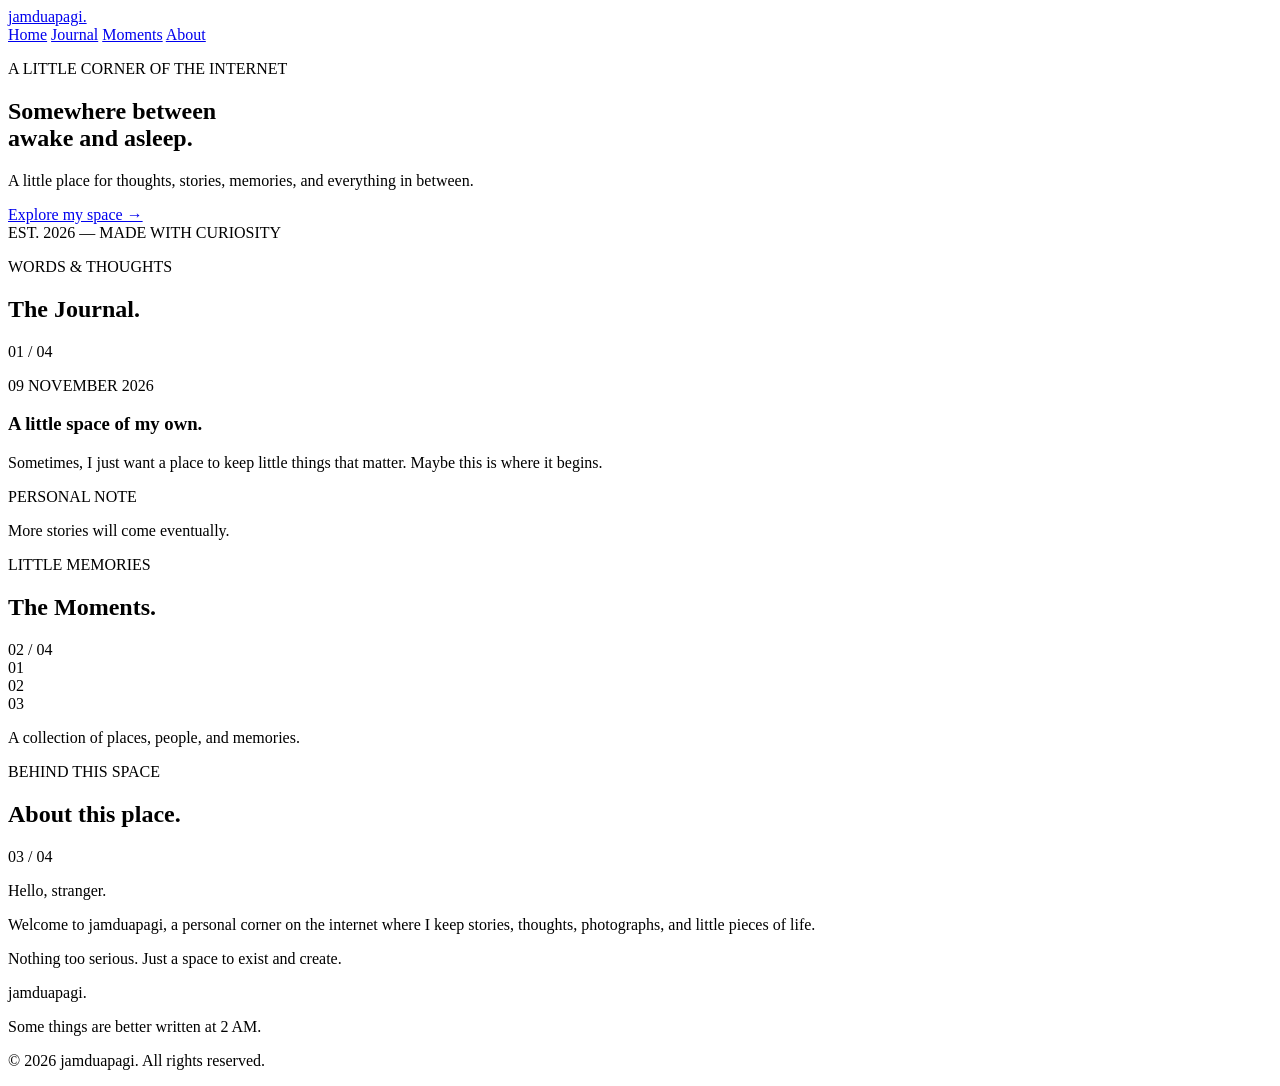
==== index.html @ 27529e35 "Create index.html" ====
<!DOCTYPE html>
<html lang="id">
<head>
    <meta charset="UTF-8">
    <meta name="viewport" content="width=device-width, initial-scale=1.0">

    <title>jamduapagi. — A little place for everything</title>

    <meta name="description" content="A little place for thoughts, stories, music, and memories.">

    <link rel="stylesheet" href="style.css">
</head>

<body>

    <nav class="navbar">
        <a href="index.html" class="logo">jamduapagi.</a>

        <div class="nav-links">
            <a href="#home">Home</a>
            <a href="#journal">Journal</a>
            <a href="#moments">Moments</a>
            <a href="#about">About</a>
        </div>
    </nav>

    <main>

        <!-- HOME -->
        <section class="hero" id="home">

            <p class="eyebrow">A LITTLE CORNER OF THE INTERNET</p>

            <h1>
                Somewhere between<br>
                <span>awake and asleep.</span>
            </h1>

            <p class="hero-description">
                A little place for thoughts, stories,
                memories, and everything in between.
            </p>

            <a href="#journal" class="button">
                Explore my space →
            </a>

            <div class="hero-footer">
                EST. 2026 — MADE WITH CURIOSITY
            </div>

        </section>


        <!-- JOURNAL -->
        <section class="content-section" id="journal">

            <div class="section-heading">
                <div>
                    <p class="eyebrow">WORDS & THOUGHTS</p>
                    <h2>The Journal.</h2>
                </div>

                <span class="section-number">01 / 04</span>
            </div>

            <article class="journal-card">
                <p class="date">09 NOVEMBER 2026</p>

                <h3>A little space of my own.</h3>

                <p>
                    Sometimes, I just want a place
                    to keep little things that matter.
                    Maybe this is where it begins.
                </p>

                <span class="tag">PERSONAL NOTE</span>
            </article>

            <p class="coming-soon">
                More stories will come eventually.
            </p>

        </section>


        <!-- MOMENTS -->
        <section class="content-section" id="moments">

            <div class="section-heading">
                <div>
                    <p class="eyebrow">LITTLE MEMORIES</p>
                    <h2>The Moments.</h2>
                </div>

                <span class="section-number">02 / 04</span>
            </div>

            <div class="moments-box">
                <div class="moment-placeholder">01</div>
                <div class="moment-placeholder">02</div>
                <div class="moment-placeholder">03</div>
            </div>

            <p class="coming-soon">
                A collection of places, people, and memories.
            </p>

        </section>


        <!-- ABOUT -->
        <section class="content-section" id="about">

            <div class="section-heading">
                <div>
                    <p class="eyebrow">BEHIND THIS SPACE</p>
                    <h2>About this place.</h2>
                </div>

                <span class="section-number">03 / 04</span>
            </div>

            <div class="about-text">
                <p>
                    Hello, stranger.
                </p>

                <p>
                    Welcome to jamduapagi, a personal
                    corner on the internet where I keep
                    stories, thoughts, photographs,
                    and little pieces of life.
                </p>

                <p>
                    Nothing too serious.
                    Just a space to exist and create.
                </p>
            </div>

        </section>


        <!-- FOOTER -->
        <footer>
            <p class="logo">jamduapagi.</p>

            <p>
                Some things are better written at 2 AM.
            </p>

            <p class="copyright">
                © 2026 jamduapagi. All rights reserved.
            </p>
        </footer>

    </main>

    <script src="script.js"></script>

</body>
</html>
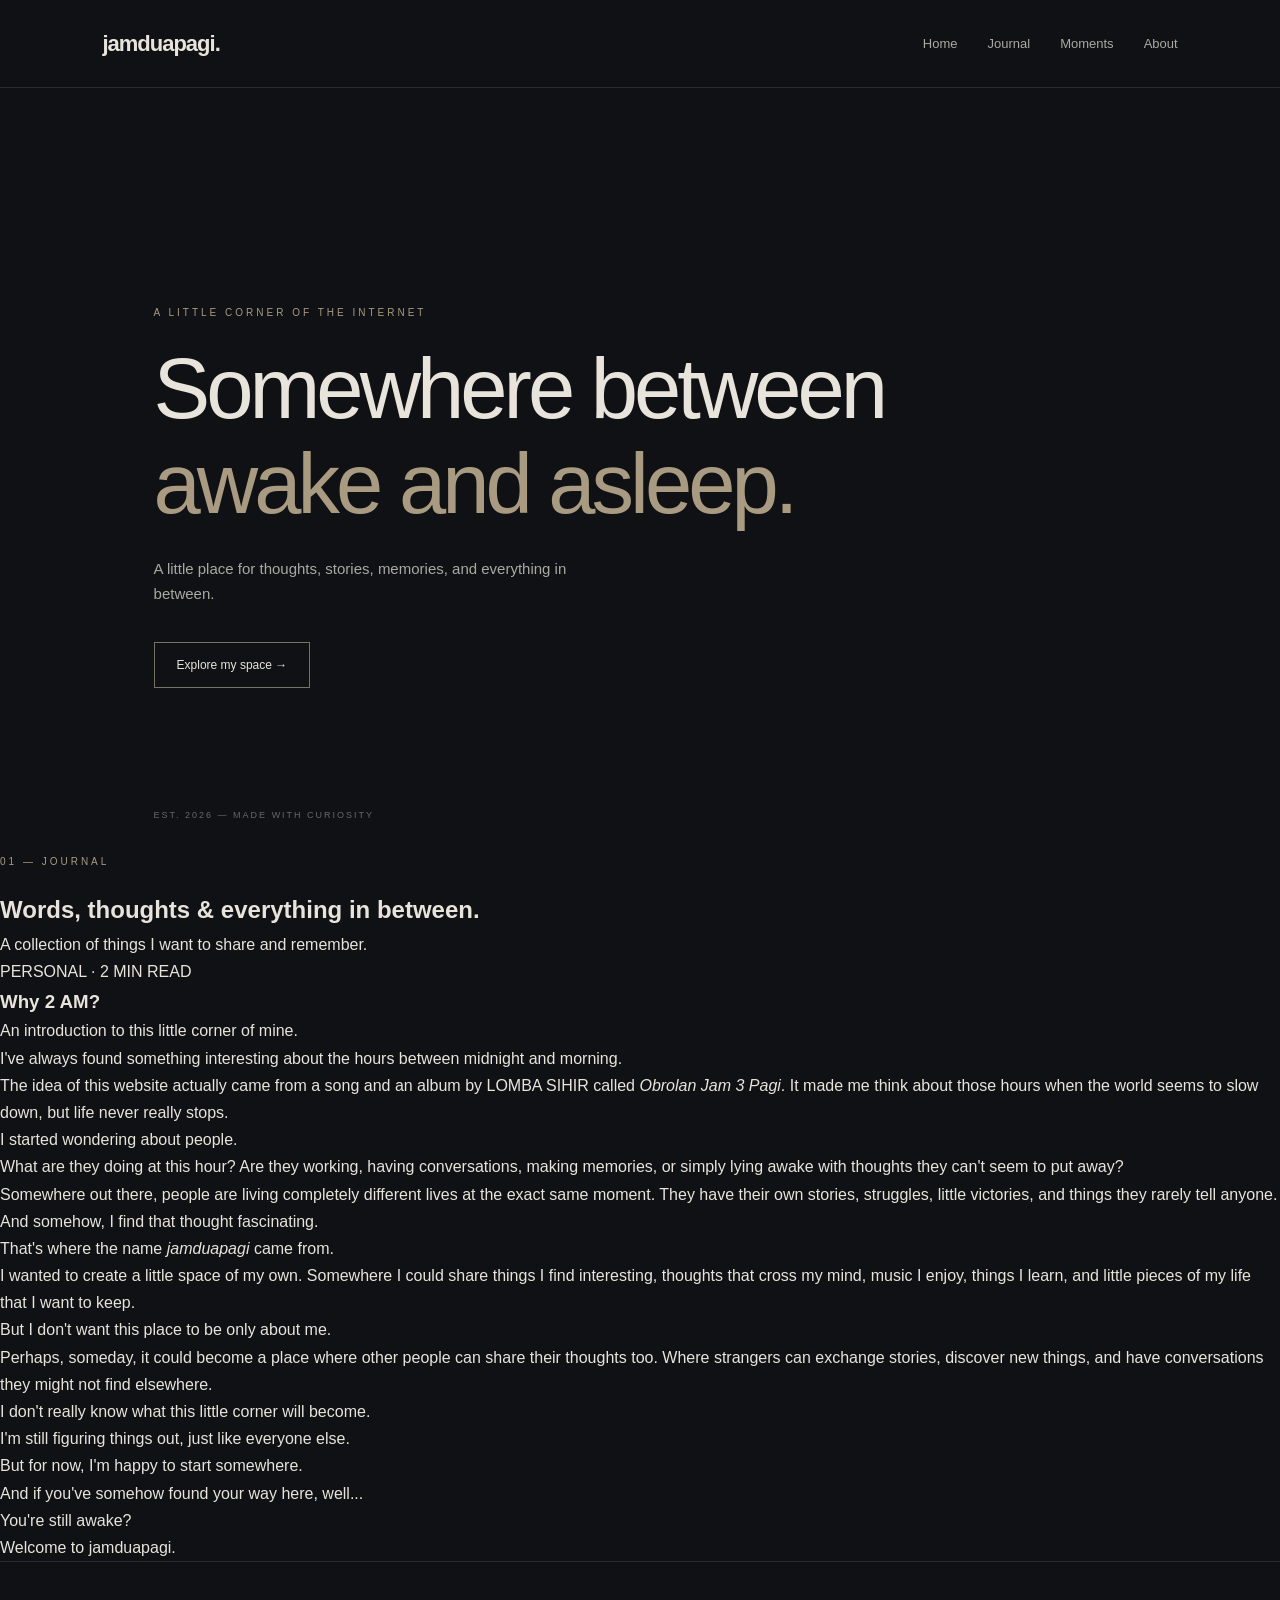
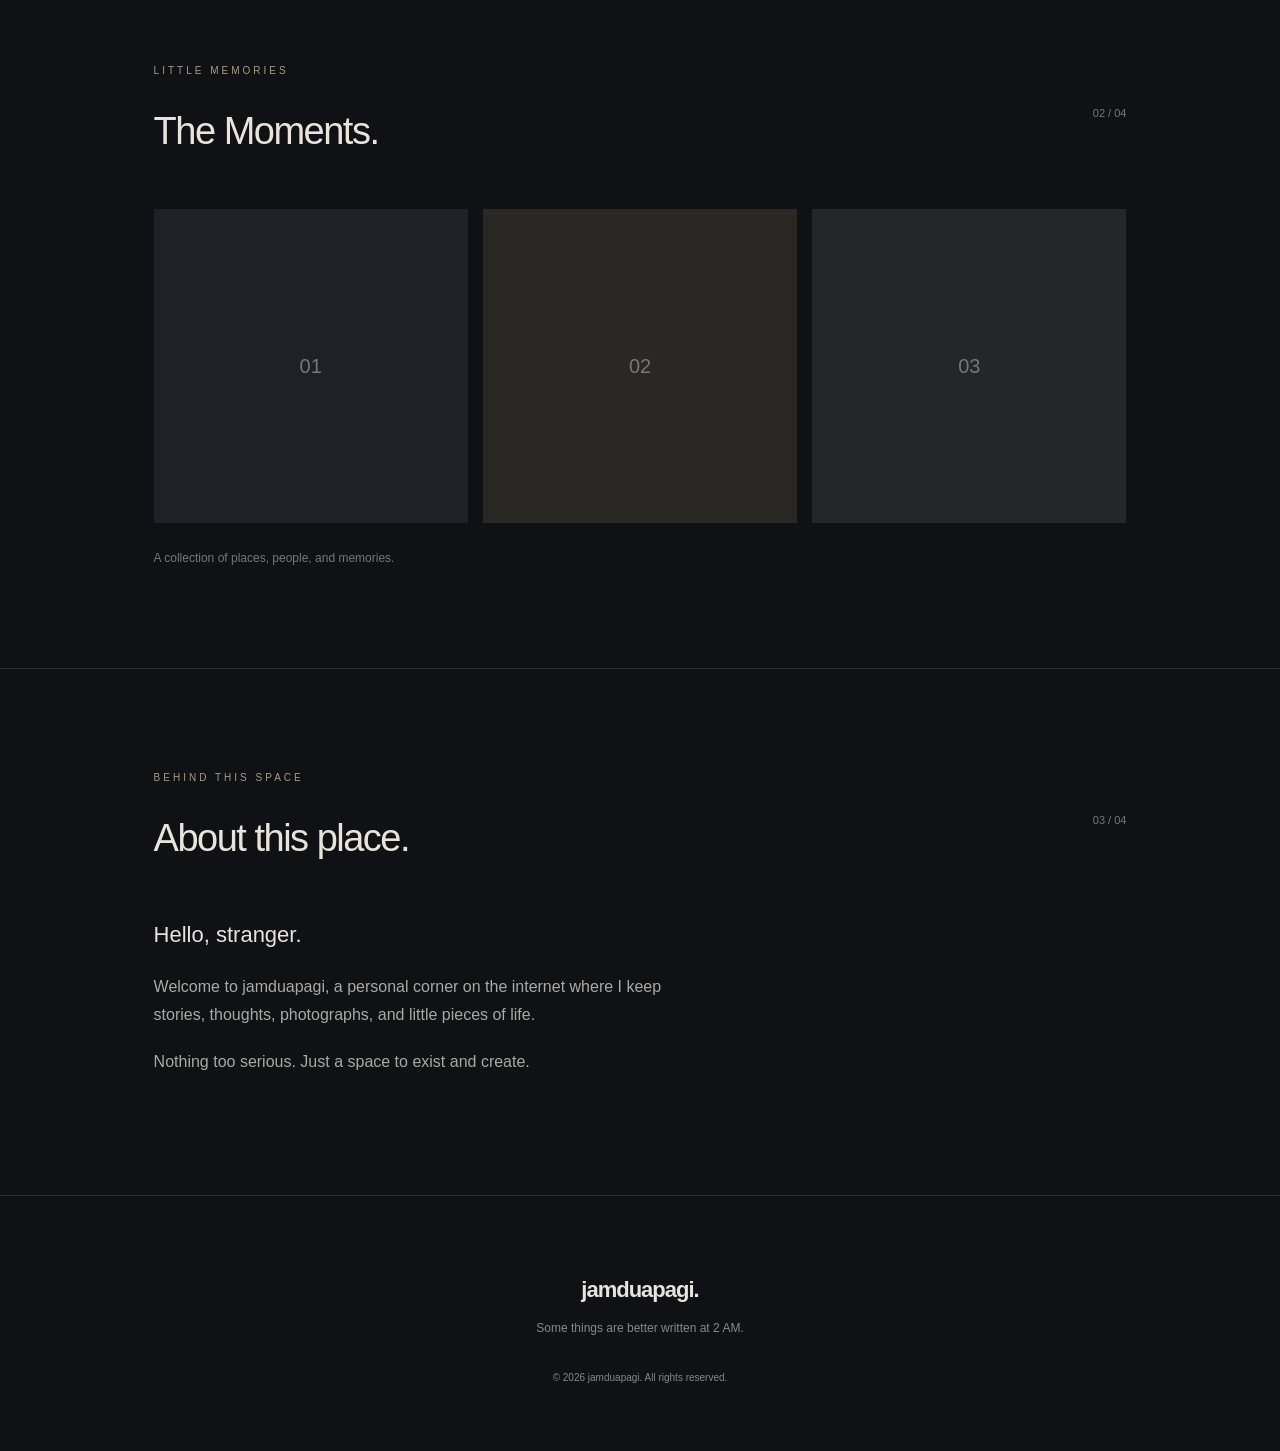
==== commit 923ff960: "Update index.html" ====
--- a/index.html
+++ b/index.html
@@ -53,36 +53,102 @@
 
 
         <!-- JOURNAL -->
-        <section class="content-section" id="journal">
-
-            <div class="section-heading">
-                <div>
-                    <p class="eyebrow">WORDS & THOUGHTS</p>
-                    <h2>The Journal.</h2>
-                </div>
-
-                <span class="section-number">01 / 04</span>
-            </div>
-
-            <article class="journal-card">
-                <p class="date">09 NOVEMBER 2026</p>
-
-                <h3>A little space of my own.</h3>
-
-                <p>
-                    Sometimes, I just want a place
-                    to keep little things that matter.
-                    Maybe this is where it begins.
-                </p>
-
-                <span class="tag">PERSONAL NOTE</span>
-            </article>
-
-            <p class="coming-soon">
-                More stories will come eventually.
-            </p>
-
-        </section>
+<section id="journal" class="journal-section">
+
+  <div class="journal-heading">
+    <p class="eyebrow">01 — JOURNAL</p>
+    <h2>Words, thoughts & everything in between.</h2>
+    <p>A collection of things I want to share and remember.</p>
+  </div>
+
+  <article class="journal-entry">
+
+    <div class="article-meta">
+      <span>PERSONAL</span>
+      <span>·</span>
+      <span>2 MIN READ</span>
+    </div>
+
+    <h3>Why 2 AM?</h3>
+
+    <p class="article-subtitle">
+      An introduction to this little corner of mine.
+    </p>
+
+    <div class="article-body">
+
+      <p>
+        I've always found something interesting about the
+        hours between midnight and morning.
+      </p>
+
+      <p>
+        The idea of this website actually came from a song
+        and an album by LOMBA SIHIR called
+        <em>Obrolan Jam 3 Pagi</em>. It made me think about
+        those hours when the world seems to slow down,
+        but life never really stops.
+      </p>
+
+      <p>I started wondering about people.</p>
+
+      <p>
+        What are they doing at this hour? Are they working,
+        having conversations, making memories, or simply
+        lying awake with thoughts they can't seem to put away?
+      </p>
+
+      <p>
+        Somewhere out there, people are living completely
+        different lives at the exact same moment. They have
+        their own stories, struggles, little victories, and
+        things they rarely tell anyone.
+      </p>
+
+      <p>And somehow, I find that thought fascinating.</p>
+
+      <p>That's where the name <em>jamduapagi</em> came from.</p>
+
+      <p>
+        I wanted to create a little space of my own.
+        Somewhere I could share things I find interesting,
+        thoughts that cross my mind, music I enjoy,
+        things I learn, and little pieces of my life
+        that I want to keep.
+      </p>
+
+      <p>But I don't want this place to be only about me.</p>
+
+      <p>
+        Perhaps, someday, it could become a place where
+        other people can share their thoughts too. Where
+        strangers can exchange stories, discover new things,
+        and have conversations they might not find elsewhere.
+      </p>
+
+      <p>
+        I don't really know what this little corner will become.
+      </p>
+
+      <p>I'm still figuring things out, just like everyone else.</p>
+
+      <p>But for now, I'm happy to start somewhere.</p>
+
+      <p>And if you've somehow found your way here, well...</p>
+
+      <p class="article-ending">
+        You're still awake?
+      </p>
+
+      <p class="welcome-ending">
+        Welcome to jamduapagi.
+      </p>
+
+    </div>
+
+  </article>
+
+</section>
 
 
         <!-- MOMENTS -->
--- a/style.css
+++ b/style.css
@@ -0,0 +1,304 @@
+/* GENERAL */
+
+* {
+    margin: 0;
+    padding: 0;
+    box-sizing: border-box;
+}
+
+html {
+    scroll-behavior: smooth;
+}
+
+body {
+    background: #101114;
+    color: #e8e4dc;
+    font-family: Arial, Helvetica, sans-serif;
+    line-height: 1.7;
+}
+
+a {
+    text-decoration: none;
+    color: inherit;
+}
+
+
+/* NAVIGATION */
+
+.navbar {
+    width: 100%;
+    padding: 25px 8%;
+    display: flex;
+    justify-content: space-between;
+    align-items: center;
+    border-bottom: 1px solid #292a2e;
+}
+
+.logo {
+    font-size: 22px;
+    font-weight: bold;
+    letter-spacing: -1px;
+}
+
+.nav-links {
+    display: flex;
+    gap: 30px;
+}
+
+.nav-links a {
+    font-size: 13px;
+    color: #aaa9a3;
+    transition: 0.3s;
+}
+
+.nav-links a:hover {
+    color: #fff;
+}
+
+
+/* HERO */
+
+.hero {
+    min-height: 85vh;
+    padding: 120px 12% 70px;
+    display: flex;
+    flex-direction: column;
+    justify-content: center;
+    position: relative;
+}
+
+.eyebrow {
+    color: #a99b82;
+    font-size: 10px;
+    letter-spacing: 3px;
+    margin-bottom: 20px;
+}
+
+.hero h1 {
+    font-size: clamp(40px, 7vw, 85px);
+    line-height: 1.12;
+    letter-spacing: -4px;
+    font-weight: 500;
+}
+
+.hero h1 span {
+    color: #a99b82;
+}
+
+.hero-description {
+    max-width: 420px;
+    color: #aaa9a3;
+    margin-top: 25px;
+    font-size: 15px;
+}
+
+.button {
+    margin-top: 35px;
+    border: 1px solid #777064;
+    padding: 12px 22px;
+    width: fit-content;
+    font-size: 12px;
+    transition: 0.3s;
+}
+
+.button:hover {
+    background: #a99b82;
+    color: #101114;
+}
+
+.hero-footer {
+    position: absolute;
+    bottom: 30px;
+    color: #68686a;
+    font-size: 9px;
+    letter-spacing: 2px;
+}
+
+
+/* CONTENT SECTIONS */
+
+.content-section {
+    padding: 100px 12%;
+    border-top: 1px solid #292a2e;
+}
+
+.section-heading {
+    display: flex;
+    justify-content: space-between;
+    align-items: center;
+    margin-bottom: 45px;
+}
+
+.section-heading h2 {
+    font-size: 38px;
+    font-weight: 400;
+    letter-spacing: -1.5px;
+}
+
+.section-number {
+    font-size: 11px;
+    color: #777;
+}
+
+
+/* JOURNAL */
+
+.journal-card {
+    border: 1px solid #33343a;
+    padding: 35px;
+    max-width: 650px;
+    transition: 0.3s;
+}
+
+.journal-card:hover {
+    border-color: #a99b82;
+}
+
+.date {
+    color: #a99b82;
+    font-size: 10px;
+    letter-spacing: 2px;
+}
+
+.journal-card h3 {
+    margin: 15px 0;
+    font-size: 24px;
+    font-weight: 400;
+}
+
+.journal-card p {
+    color: #aaa9a3;
+    font-size: 14px;
+}
+
+.tag {
+    display: inline-block;
+    margin-top: 25px;
+    font-size: 9px;
+    color: #a99b82;
+    letter-spacing: 2px;
+}
+
+.coming-soon {
+    margin-top: 25px;
+    color: #777;
+    font-size: 12px;
+}
+
+
+/* MOMENTS */
+
+.moments-box {
+    display: grid;
+    grid-template-columns: repeat(3, 1fr);
+    gap: 15px;
+}
+
+.moment-placeholder {
+    aspect-ratio: 1 / 1;
+    background: #202126;
+    display: flex;
+    justify-content: center;
+    align-items: center;
+    color: #777;
+    font-size: 20px;
+}
+
+.moment-placeholder:nth-child(2) {
+    background: #292824;
+}
+
+.moment-placeholder:nth-child(3) {
+    background: #25262a;
+}
+
+
+/* ABOUT */
+
+.about-text {
+    max-width: 550px;
+    color: #aaa9a3;
+}
+
+.about-text p {
+    margin-bottom: 20px;
+}
+
+.about-text p:first-child {
+    color: #e8e4dc;
+    font-size: 22px;
+}
+
+
+/* FOOTER */
+
+footer {
+    padding: 65px 12%;
+    border-top: 1px solid #292a2e;
+    text-align: center;
+}
+
+footer p {
+    color: #888;
+    font-size: 12px;
+    margin-top: 10px;
+}
+
+footer .logo {
+    color: #e8e4dc;
+}
+
+.copyright {
+    margin-top: 30px;
+    font-size: 10px;
+}
+
+
+/* MOBILE RESPONSIVE */
+
+@media (max-width: 600px) {
+
+    .navbar {
+        padding: 20px 6%;
+        flex-direction: column;
+        gap: 15px;
+    }
+
+    .nav-links {
+        gap: 18px;
+    }
+
+    .nav-links a {
+        font-size: 11px;
+    }
+
+    .hero {
+        min-height: 75vh;
+        padding: 90px 7%;
+    }
+
+    .hero h1 {
+        letter-spacing: -2px;
+    }
+
+    .content-section {
+        padding: 75px 7%;
+    }
+
+    .section-heading h2 {
+        font-size: 30px;
+    }
+
+    .journal-card {
+        padding: 25px;
+    }
+
+    .moments-box {
+        gap: 8px;
+    }
+
+    footer {
+        padding: 50px 7%;
+    }
+
+}
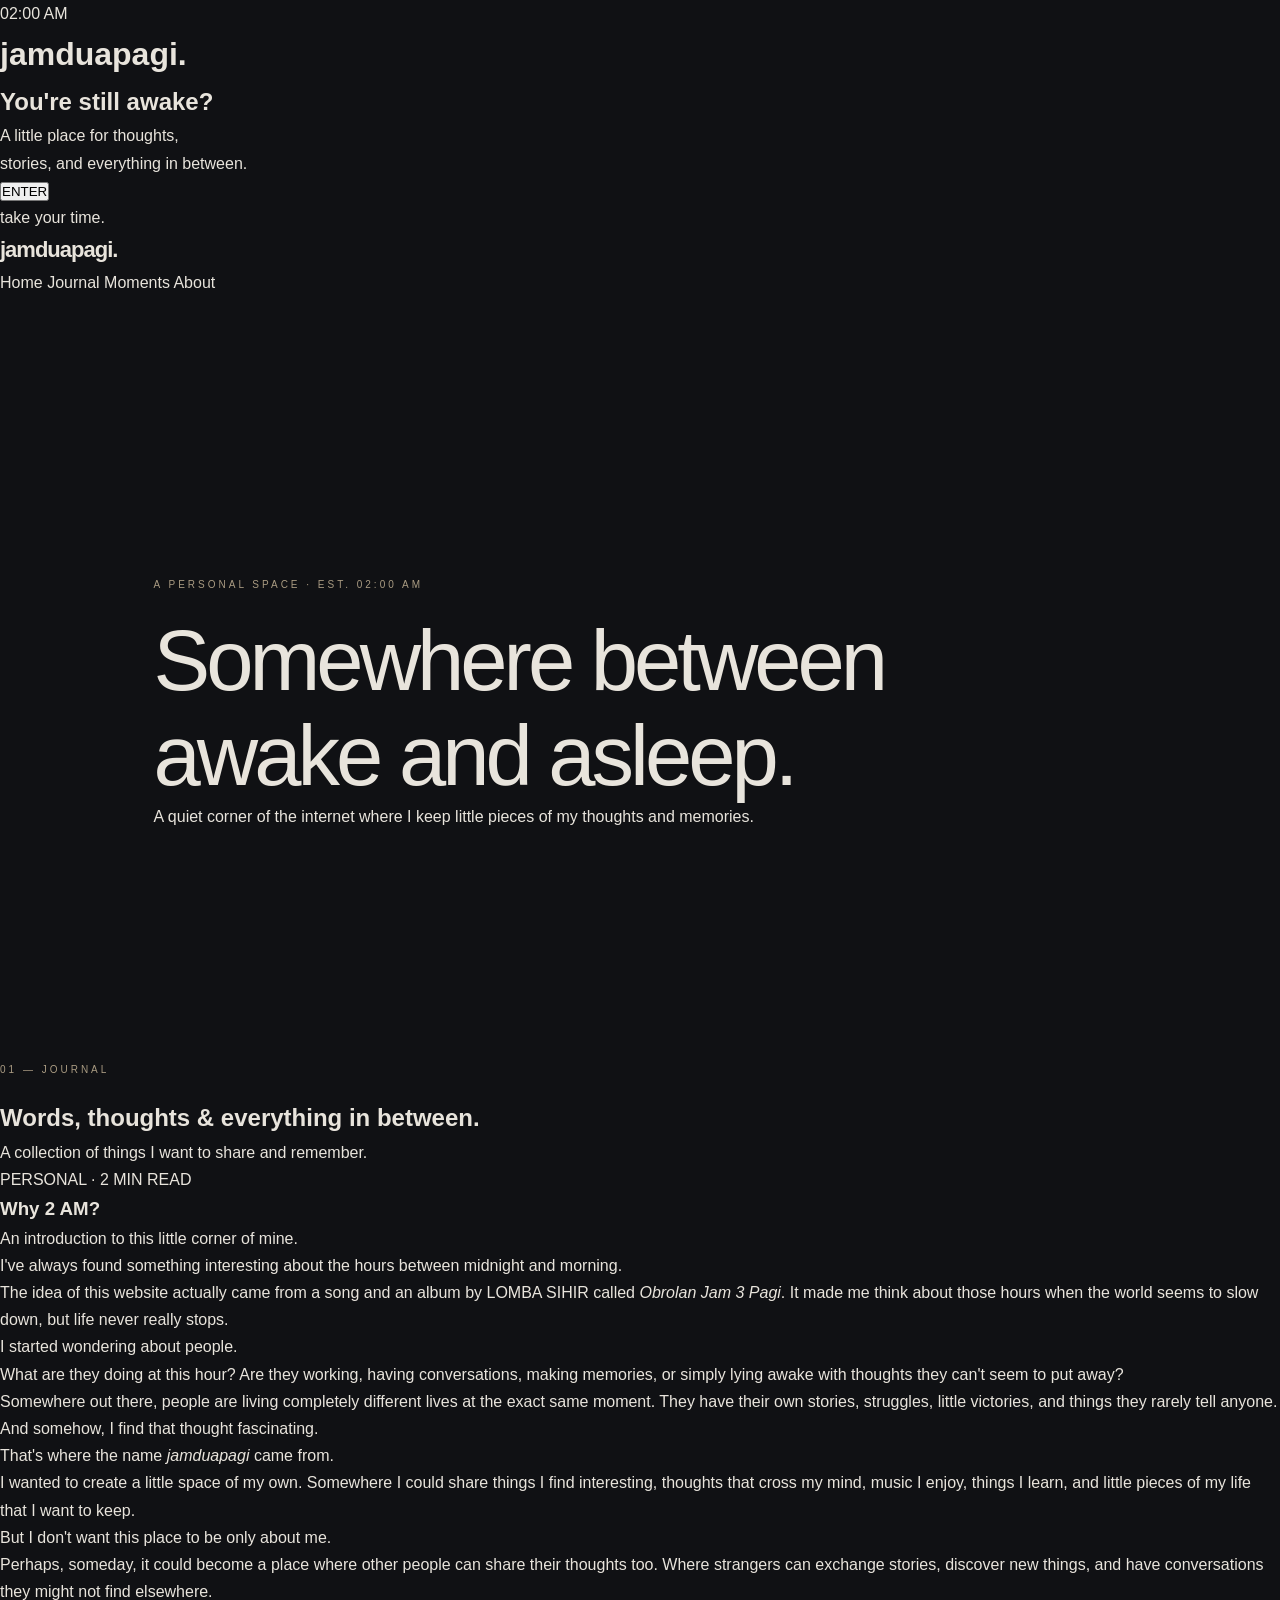
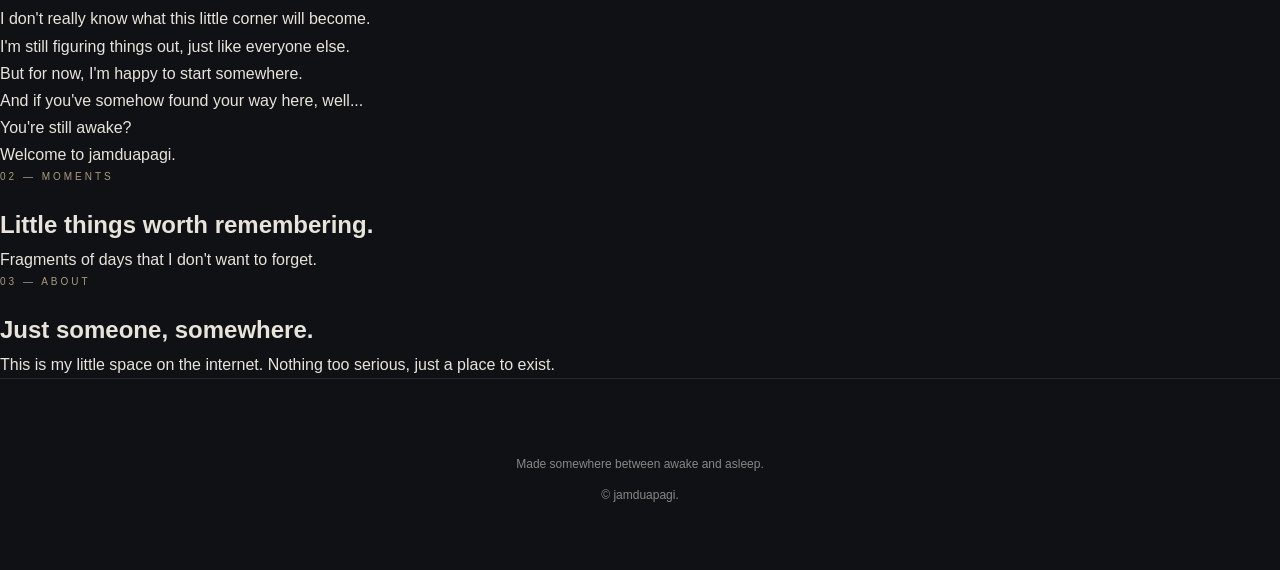
==== commit 1f6c2f80: "Update index.html" ====
--- a/index.html
+++ b/index.html
@@ -1,230 +1,216 @@
 <!DOCTYPE html>
-<html lang="id">
+<html lang="en">
 <head>
-    <meta charset="UTF-8">
-    <meta name="viewport" content="width=device-width, initial-scale=1.0">
-
-    <title>jamduapagi. — A little place for everything</title>
-
-    <meta name="description" content="A little place for thoughts, stories, music, and memories.">
-
-    <link rel="stylesheet" href="style.css">
+  <meta charset="UTF-8">
+  <meta name="viewport" content="width=device-width, initial-scale=1.0">
+  <title>jamduapagi.</title>
+
+  <link rel="stylesheet" href="./style.css">
 </head>
 
 <body>
 
-    <nav class="navbar">
-        <a href="index.html" class="logo">jamduapagi.</a>
-
-        <div class="nav-links">
-            <a href="#home">Home</a>
-            <a href="#journal">Journal</a>
-            <a href="#moments">Moments</a>
-            <a href="#about">About</a>
+  <!-- OPENING SCREEN -->
+  <div class="intro" id="intro">
+    <div class="intro-content">
+
+      <p class="time">02:00 AM</p>
+
+      <h1>jamduapagi.</h1>
+
+      <h2>You're still awake?</h2>
+
+      <p class="intro-text">
+        A little place for thoughts,<br>
+        stories, and everything in between.
+      </p>
+
+      <button id="enterButton">ENTER</button>
+
+      <p class="small-note">take your time.</p>
+
+    </div>
+  </div>
+
+
+  <!-- MAIN WEBSITE -->
+  <main id="mainContent" class="hidden">
+
+    <header>
+      <a href="#" class="logo">jamduapagi.</a>
+
+      <nav>
+        <a href="#home">Home</a>
+        <a href="#journal">Journal</a>
+        <a href="#moments">Moments</a>
+        <a href="#about">About</a>
+      </nav>
+    </header>
+
+
+    <!-- HOME -->
+    <section class="hero" id="home">
+
+      <p class="eyebrow">A PERSONAL SPACE · EST. 02:00 AM</p>
+
+      <h1>
+        Somewhere between<br>
+        awake and asleep.
+      </h1>
+
+      <p>
+        A quiet corner of the internet where I keep
+        little pieces of my thoughts and memories.
+      </p>
+
+    </section>
+
+
+    <!-- JOURNAL -->
+    <section id="journal" class="journal-section">
+
+      <div class="journal-heading">
+
+        <p class="eyebrow">01 — JOURNAL</p>
+
+        <h2>Words, thoughts & everything in between.</h2>
+
+        <p>A collection of things I want to share and remember.</p>
+
+      </div>
+
+
+      <article class="journal-entry">
+
+        <div class="article-meta">
+          <span>PERSONAL</span>
+          <span>·</span>
+          <span>2 MIN READ</span>
         </div>
-    </nav>
-
-    <main>
-
-        <!-- HOME -->
-        <section class="hero" id="home">
-
-            <p class="eyebrow">A LITTLE CORNER OF THE INTERNET</p>
-
-            <h1>
-                Somewhere between<br>
-                <span>awake and asleep.</span>
-            </h1>
-
-            <p class="hero-description">
-                A little place for thoughts, stories,
-                memories, and everything in between.
-            </p>
-
-            <a href="#journal" class="button">
-                Explore my space →
-            </a>
-
-            <div class="hero-footer">
-                EST. 2026 — MADE WITH CURIOSITY
-            </div>
-
-        </section>
-
-
-        <!-- JOURNAL -->
-<section id="journal" class="journal-section">
-
-  <div class="journal-heading">
-    <p class="eyebrow">01 — JOURNAL</p>
-    <h2>Words, thoughts & everything in between.</h2>
-    <p>A collection of things I want to share and remember.</p>
-  </div>
-
-  <article class="journal-entry">
-
-    <div class="article-meta">
-      <span>PERSONAL</span>
-      <span>·</span>
-      <span>2 MIN READ</span>
-    </div>
-
-    <h3>Why 2 AM?</h3>
-
-    <p class="article-subtitle">
-      An introduction to this little corner of mine.
-    </p>
-
-    <div class="article-body">
+
+        <h3>Why 2 AM?</h3>
+
+        <p class="article-subtitle">
+          An introduction to this little corner of mine.
+        </p>
+
+
+        <div class="article-body">
+
+          <p>
+            I've always found something interesting about the
+            hours between midnight and morning.
+          </p>
+
+          <p>
+            The idea of this website actually came from a song
+            and an album by LOMBA SIHIR called
+            <em>Obrolan Jam 3 Pagi</em>. It made me think about
+            those hours when the world seems to slow down,
+            but life never really stops.
+          </p>
+
+          <p>I started wondering about people.</p>
+
+          <p>
+            What are they doing at this hour? Are they working,
+            having conversations, making memories, or simply
+            lying awake with thoughts they can't seem to put away?
+          </p>
+
+          <p>
+            Somewhere out there, people are living completely
+            different lives at the exact same moment. They have
+            their own stories, struggles, little victories, and
+            things they rarely tell anyone.
+          </p>
+
+          <p>And somehow, I find that thought fascinating.</p>
+
+          <p>That's where the name <em>jamduapagi</em> came from.</p>
+
+          <p>
+            I wanted to create a little space of my own.
+            Somewhere I could share things I find interesting,
+            thoughts that cross my mind, music I enjoy,
+            things I learn, and little pieces of my life
+            that I want to keep.
+          </p>
+
+          <p>But I don't want this place to be only about me.</p>
+
+          <p>
+            Perhaps, someday, it could become a place where
+            other people can share their thoughts too. Where
+            strangers can exchange stories, discover new things,
+            and have conversations they might not find elsewhere.
+          </p>
+
+          <p>
+            I don't really know what this little corner will become.
+          </p>
+
+          <p>I'm still figuring things out, just like everyone else.</p>
+
+          <p>But for now, I'm happy to start somewhere.</p>
+
+          <p>And if you've somehow found your way here, well...</p>
+
+          <p class="article-ending">
+            You're still awake?
+          </p>
+
+          <p class="welcome-ending">
+            Welcome to jamduapagi.
+          </p>
+
+        </div>
+
+      </article>
+
+    </section>
+
+
+    <!-- MOMENTS -->
+    <section id="moments">
+
+      <p class="eyebrow">02 — MOMENTS</p>
+
+      <h2>Little things worth remembering.</h2>
+
+      <p>Fragments of days that I don't want to forget.</p>
+
+    </section>
+
+
+    <!-- ABOUT -->
+    <section id="about">
+
+      <p class="eyebrow">03 — ABOUT</p>
+
+      <h2>Just someone, somewhere.</h2>
 
       <p>
-        I've always found something interesting about the
-        hours between midnight and morning.
+        This is my little space on the internet.
+        Nothing too serious, just a place to exist.
       </p>
 
-      <p>
-        The idea of this website actually came from a song
-        and an album by LOMBA SIHIR called
-        <em>Obrolan Jam 3 Pagi</em>. It made me think about
-        those hours when the world seems to slow down,
-        but life never really stops.
-      </p>
-
-      <p>I started wondering about people.</p>
-
-      <p>
-        What are they doing at this hour? Are they working,
-        having conversations, making memories, or simply
-        lying awake with thoughts they can't seem to put away?
-      </p>
-
-      <p>
-        Somewhere out there, people are living completely
-        different lives at the exact same moment. They have
-        their own stories, struggles, little victories, and
-        things they rarely tell anyone.
-      </p>
-
-      <p>And somehow, I find that thought fascinating.</p>
-
-      <p>That's where the name <em>jamduapagi</em> came from.</p>
-
-      <p>
-        I wanted to create a little space of my own.
-        Somewhere I could share things I find interesting,
-        thoughts that cross my mind, music I enjoy,
-        things I learn, and little pieces of my life
-        that I want to keep.
-      </p>
-
-      <p>But I don't want this place to be only about me.</p>
-
-      <p>
-        Perhaps, someday, it could become a place where
-        other people can share their thoughts too. Where
-        strangers can exchange stories, discover new things,
-        and have conversations they might not find elsewhere.
-      </p>
-
-      <p>
-        I don't really know what this little corner will become.
-      </p>
-
-      <p>I'm still figuring things out, just like everyone else.</p>
-
-      <p>But for now, I'm happy to start somewhere.</p>
-
-      <p>And if you've somehow found your way here, well...</p>
-
-      <p class="article-ending">
-        You're still awake?
-      </p>
-
-      <p class="welcome-ending">
-        Welcome to jamduapagi.
-      </p>
-
-    </div>
-
-  </article>
-
-</section>
-
-
-        <!-- MOMENTS -->
-        <section class="content-section" id="moments">
-
-            <div class="section-heading">
-                <div>
-                    <p class="eyebrow">LITTLE MEMORIES</p>
-                    <h2>The Moments.</h2>
-                </div>
-
-                <span class="section-number">02 / 04</span>
-            </div>
-
-            <div class="moments-box">
-                <div class="moment-placeholder">01</div>
-                <div class="moment-placeholder">02</div>
-                <div class="moment-placeholder">03</div>
-            </div>
-
-            <p class="coming-soon">
-                A collection of places, people, and memories.
-            </p>
-
-        </section>
-
-
-        <!-- ABOUT -->
-        <section class="content-section" id="about">
-
-            <div class="section-heading">
-                <div>
-                    <p class="eyebrow">BEHIND THIS SPACE</p>
-                    <h2>About this place.</h2>
-                </div>
-
-                <span class="section-number">03 / 04</span>
-            </div>
-
-            <div class="about-text">
-                <p>
-                    Hello, stranger.
-                </p>
-
-                <p>
-                    Welcome to jamduapagi, a personal
-                    corner on the internet where I keep
-                    stories, thoughts, photographs,
-                    and little pieces of life.
-                </p>
-
-                <p>
-                    Nothing too serious.
-                    Just a space to exist and create.
-                </p>
-            </div>
-
-        </section>
-
-
-        <!-- FOOTER -->
-        <footer>
-            <p class="logo">jamduapagi.</p>
-
-            <p>
-                Some things are better written at 2 AM.
-            </p>
-
-            <p class="copyright">
-                © 2026 jamduapagi. All rights reserved.
-            </p>
-        </footer>
-
-    </main>
-
-    <script src="script.js"></script>
+    </section>
+
+
+    <!-- FOOTER -->
+    <footer>
+
+      <p>Made somewhere between awake and asleep.</p>
+
+      <p>© <span id="year"></span> jamduapagi.</p>
+
+    </footer>
+
+  </main>
+
+
+  <script src="./script.js"></script>
 
 </body>
 </html>
--- a/style.css
+++ b/style.css
@@ -300,5 +300,67 @@
     footer {
         padding: 50px 7%;
     }
-
-}
+    /* JOURNAL */
+
+.journal-section {
+  padding-top: 100px;
+  padding-bottom: 100px;
+}
+
+.journal-heading {
+  margin-bottom: 80px;
+}
+
+.journal-entry {
+  max-width: 680px;
+  margin: 0 auto;
+}
+
+.article-meta {
+  display: flex;
+  gap: 12px;
+  font-family: Arial, sans-serif;
+  font-size: 10px;
+  letter-spacing: 2px;
+  color: #858078;
+  margin-bottom: 25px;
+}
+
+.journal-entry h3 {
+  font-size: clamp(35px, 6vw, 52px);
+  font-weight: normal;
+  margin-bottom: 12px;
+}
+
+.article-subtitle {
+  color: #858078;
+  font-style: italic;
+  margin-bottom: 55px;
+}
+
+.article-body {
+  font-family: Arial, sans-serif;
+  font-size: 14px;
+  line-height: 2;
+  color: #b5b0a7;
+}
+
+.article-body p {
+  margin-bottom: 25px;
+}
+
+.article-ending {
+  font-family: Georgia, serif;
+  font-size: 24px;
+  font-style: italic;
+  color: #e8e3d9;
+  margin-top: 45px;
+}
+
+.welcome-ending {
+  font-family: Georgia, serif;
+  color: #e8e3d9;
+  font-size: 18px;
+}
+
+}
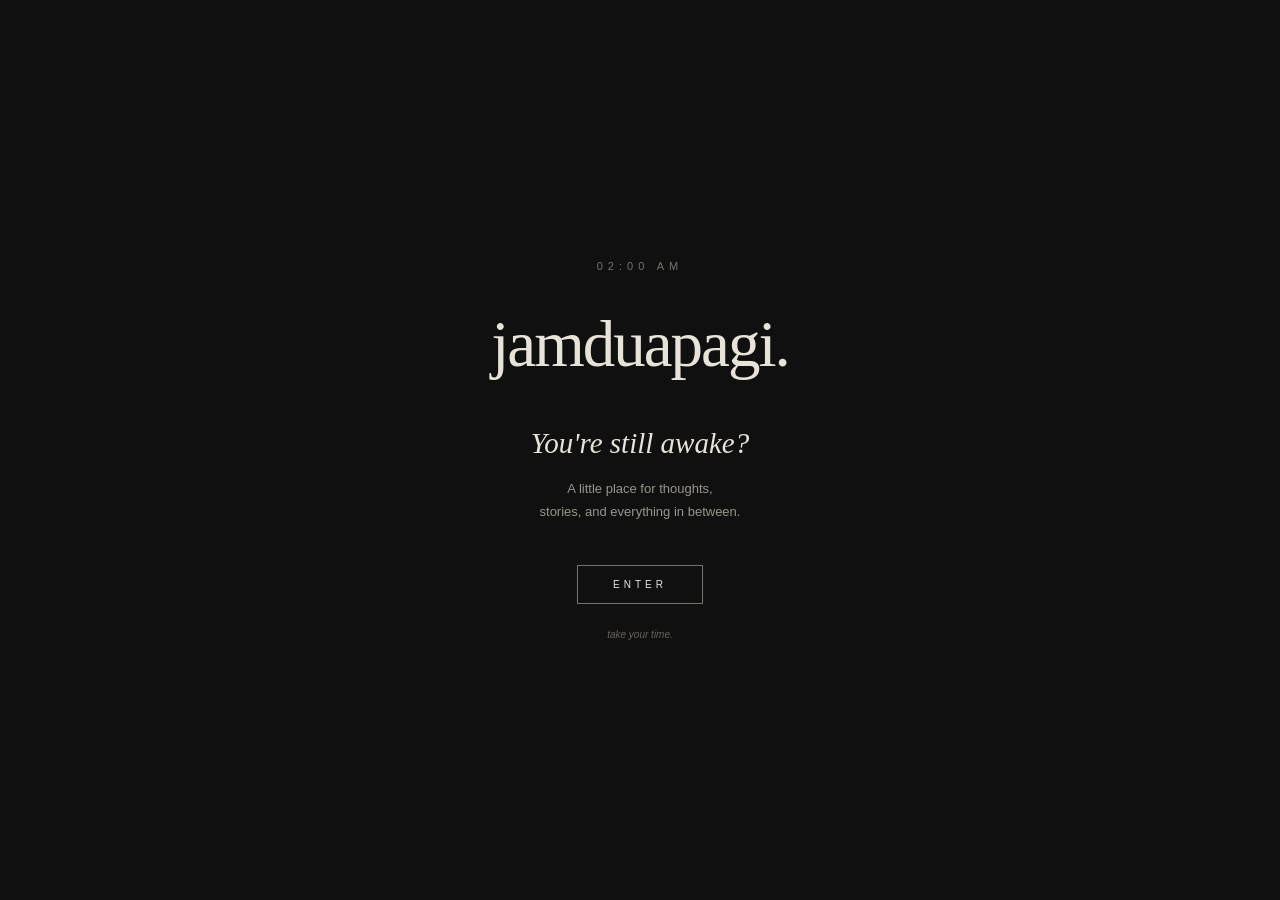
==== commit 079eaf6c: "Update index.html" ====
--- a/index.html
+++ b/index.html
@@ -4,213 +4,123 @@
   <meta charset="UTF-8">
   <meta name="viewport" content="width=device-width, initial-scale=1.0">
   <title>jamduapagi.</title>
-
   <link rel="stylesheet" href="./style.css">
 </head>
-
 <body>
-
   <!-- OPENING SCREEN -->
   <div class="intro" id="intro">
     <div class="intro-content">
-
-      <p class="time">02:00 AM</p>
-
-      <h1>jamduapagi.</h1>
-
-      <h2>You're still awake?</h2>
-
-      <p class="intro-text">
-        A little place for thoughts,<br>
-        stories, and everything in between.
-      </p>
-
-      <button id="enterButton">ENTER</button>
-
-      <p class="small-note">take your time.</p>
-
-    </div>
+  <p class="time">02:00 AM</p>
+  <h1>jamduapagi.</h1>
+  <h2>You're still awake?</h2>
+  <p class="intro-text">
+    A little place for thoughts,<br>
+    stories, and everything in between.
+  </p>
+  <button id="enterButton">ENTER</button>
+  <p class="small-note">take your time.</p>
+</div>
   </div>
-
-
   <!-- MAIN WEBSITE -->
   <main id="mainContent" class="hidden">
-
-    <header>
-      <a href="#" class="logo">jamduapagi.</a>
-
-      <nav>
-        <a href="#home">Home</a>
-        <a href="#journal">Journal</a>
-        <a href="#moments">Moments</a>
-        <a href="#about">About</a>
-      </nav>
-    </header>
-
-
-    <!-- HOME -->
-    <section class="hero" id="home">
-
-      <p class="eyebrow">A PERSONAL SPACE · EST. 02:00 AM</p>
-
-      <h1>
-        Somewhere between<br>
-        awake and asleep.
-      </h1>
-
-      <p>
-        A quiet corner of the internet where I keep
-        little pieces of my thoughts and memories.
-      </p>
-
-    </section>
-
-
-    <!-- JOURNAL -->
-    <section id="journal" class="journal-section">
-
-      <div class="journal-heading">
-
-        <p class="eyebrow">01 — JOURNAL</p>
-
-        <h2>Words, thoughts & everything in between.</h2>
-
-        <p>A collection of things I want to share and remember.</p>
-
-      </div>
-
-
-      <article class="journal-entry">
-
-        <div class="article-meta">
-          <span>PERSONAL</span>
-          <span>·</span>
-          <span>2 MIN READ</span>
-        </div>
-
-        <h3>Why 2 AM?</h3>
-
-        <p class="article-subtitle">
-          An introduction to this little corner of mine.
-        </p>
-
-
-        <div class="article-body">
-
-          <p>
-            I've always found something interesting about the
-            hours between midnight and morning.
-          </p>
-
-          <p>
-            The idea of this website actually came from a song
-            and an album by LOMBA SIHIR called
-            <em>Obrolan Jam 3 Pagi</em>. It made me think about
-            those hours when the world seems to slow down,
-            but life never really stops.
-          </p>
-
-          <p>I started wondering about people.</p>
-
-          <p>
-            What are they doing at this hour? Are they working,
-            having conversations, making memories, or simply
-            lying awake with thoughts they can't seem to put away?
-          </p>
-
-          <p>
-            Somewhere out there, people are living completely
-            different lives at the exact same moment. They have
-            their own stories, struggles, little victories, and
-            things they rarely tell anyone.
-          </p>
-
-          <p>And somehow, I find that thought fascinating.</p>
-
-          <p>That's where the name <em>jamduapagi</em> came from.</p>
-
-          <p>
-            I wanted to create a little space of my own.
-            Somewhere I could share things I find interesting,
-            thoughts that cross my mind, music I enjoy,
-            things I learn, and little pieces of my life
-            that I want to keep.
-          </p>
-
-          <p>But I don't want this place to be only about me.</p>
-
-          <p>
-            Perhaps, someday, it could become a place where
-            other people can share their thoughts too. Where
-            strangers can exchange stories, discover new things,
-            and have conversations they might not find elsewhere.
-          </p>
-
-          <p>
-            I don't really know what this little corner will become.
-          </p>
-
-          <p>I'm still figuring things out, just like everyone else.</p>
-
-          <p>But for now, I'm happy to start somewhere.</p>
-
-          <p>And if you've somehow found your way here, well...</p>
-
-          <p class="article-ending">
-            You're still awake?
-          </p>
-
-          <p class="welcome-ending">
-            Welcome to jamduapagi.
-          </p>
-
-        </div>
-
-      </article>
-
-    </section>
-
-
-    <!-- MOMENTS -->
-    <section id="moments">
-
-      <p class="eyebrow">02 — MOMENTS</p>
-
-      <h2>Little things worth remembering.</h2>
-
-      <p>Fragments of days that I don't want to forget.</p>
-
-    </section>
-
-
-    <!-- ABOUT -->
-    <section id="about">
-
-      <p class="eyebrow">03 — ABOUT</p>
-
-      <h2>Just someone, somewhere.</h2>
-
-      <p>
-        This is my little space on the internet.
-        Nothing too serious, just a place to exist.
-      </p>
-
-    </section>
-
-
-    <!-- FOOTER -->
-    <footer>
-
-      <p>Made somewhere between awake and asleep.</p>
-
-      <p>© <span id="year"></span> jamduapagi.</p>
-
-    </footer>
-
+<header>
+  <a href="#home" class="logo">jamduapagi.</a>
+  <nav>
+    <a href="#home">Home</a>
+    <a href="./journal/">Journal</a>
+    <a href="#moments">Moments</a>
+    <a href="#about">About</a>
+  </nav>
+</header>
+<!-- HOME -->
+<section class="hero" id="home">
+  <p class="eyebrow">A PERSONAL SPACE · EST. 02:00 AM</p>
+  <h1>
+    Somewhere between<br>
+    awake and asleep.
+  </h1>
+  <p>
+    A quiet corner of the internet where I keep
+    little pieces of my thoughts and memories.
+  </p>
+</section>
+<!-- JOURNAL -->
+<section id="journal" class="journal-section">
+  <div class="journal-heading">
+    <p class="eyebrow">01 — JOURNAL</p>
+    <h2>Words, thoughts & everything in between.</h2>
+    <p>A collection of things I want to share and remember.</p>
+  </div>
+  <!-- ARTICLE PREVIEW -->
+  <article class="journal-entry">
+    <div class="article-meta">
+      <span>001</span>
+      <span>·</span>
+      <span>PERSONAL</span>
+      <span>·</span>
+      <span>2 MIN READ</span>
+    </div>
+    <h3>Why 2 AM?</h3>
+    <p class="article-subtitle">
+      An introduction to this little corner of mine.
+    </p>
+    <p style="
+      font-family: Arial, sans-serif;
+      font-size: 14px;
+      line-height: 1.9;
+      color: #99958d;
+      margin-bottom: 30px;
+    ">
+      A thought about the hours between midnight and morning,
+      the people living through them, and the little space
+      I wanted to create on the internet.
+    </p>
+    <a href="./journal/why-2-am.html"
+       style="
+         color: #e8e3d9;
+         text-decoration: none;
+         font-family: Arial, sans-serif;
+         font-size: 10px;
+         letter-spacing: 2px;
+       ">
+      READ ARTICLE →
+    </a>
+  </article>
+  <!-- VIEW ALL JOURNALS -->
+  <div style="text-align: center; margin-top: 65px;">
+    <a href="./journal/"
+       style="
+         color: #99958d;
+         text-decoration: none;
+         font-family: Arial, sans-serif;
+         font-size: 10px;
+         letter-spacing: 3px;
+       ">
+      VIEW ALL JOURNALS →
+    </a>
+  </div>
+</section>
+<!-- MOMENTS -->
+<section id="moments">
+  <p class="eyebrow">02 — MOMENTS</p>
+  <h2>Little things worth remembering.</h2>
+  <p>Fragments of days that I don't want to forget.</p>
+</section>
+<!-- ABOUT -->
+<section id="about">
+  <p class="eyebrow">03 — ABOUT</p>
+  <h2>Just someone, somewhere.</h2>
+  <p>
+    This is my little space on the internet.
+    Nothing too serious, just a place to exist.
+  </p>
+</section>
+<!-- FOOTER -->
+<footer>
+  <p>Made somewhere between awake and asleep.</p>
+  <p>© <span id="year"></span> jamduapagi.</p>
+</footer>
   </main>
-
-
   <script src="./script.js"></script>
-
 </body>
 </html>
--- a/style.css
+++ b/style.css
@@ -1,306 +1,194 @@
-/* GENERAL */
+/* =========================
+   GLOBAL
+========================= */
 
 * {
-    margin: 0;
-    padding: 0;
-    box-sizing: border-box;
+  margin: 0;
+  padding: 0;
+  box-sizing: border-box;
 }
 
 html {
-    scroll-behavior: smooth;
+  scroll-behavior: smooth;
 }
 
 body {
-    background: #101114;
-    color: #e8e4dc;
-    font-family: Arial, Helvetica, sans-serif;
-    line-height: 1.7;
-}
-
-a {
-    text-decoration: none;
-    color: inherit;
-}
-
-
-/* NAVIGATION */
-
-.navbar {
-    width: 100%;
-    padding: 25px 8%;
-    display: flex;
-    justify-content: space-between;
-    align-items: center;
-    border-bottom: 1px solid #292a2e;
+  background: #101010;
+  color: #e8e3d9;
+  font-family: Georgia, serif;
+}
+
+.hidden {
+  display: none !important;
+}
+
+
+/* =========================
+   OPENING SCREEN
+========================= */
+
+.intro {
+  position: fixed;
+  inset: 0;
+  z-index: 10;
+  background: #101010;
+  display: flex;
+  align-items: center;
+  justify-content: center;
+  text-align: center;
+  transition: opacity 1s ease, visibility 1s ease;
+}
+
+.intro-content {
+  padding: 25px;
+  animation: appear 1.5s ease;
+}
+
+.time {
+  font-family: Arial, sans-serif;
+  font-size: 11px;
+  letter-spacing: 5px;
+  color: #77736c;
+  margin-bottom: 35px;
+}
+
+.intro h1 {
+  font-size: clamp(38px, 8vw, 65px);
+  font-weight: normal;
+  letter-spacing: -2px;
+  margin-bottom: 45px;
+}
+
+.intro h2 {
+  font-size: clamp(21px, 4vw, 29px);
+  font-weight: normal;
+  font-style: italic;
+  margin-bottom: 17px;
+}
+
+.intro-text {
+  font-family: Arial, sans-serif;
+  color: #99958d;
+  font-size: 13px;
+  line-height: 1.8;
+}
+
+#enterButton {
+  margin-top: 42px;
+  padding: 13px 35px;
+  border: 1px solid #77736c;
+  background: transparent;
+  color: #e8e3d9;
+  font-size: 10px;
+  letter-spacing: 4px;
+  cursor: pointer;
+  transition: 0.3s;
+}
+
+#enterButton:hover {
+  background: #e8e3d9;
+  color: #101010;
+}
+
+.small-note {
+  margin-top: 25px;
+  font-family: Arial, sans-serif;
+  font-size: 10px;
+  color: #68645e;
+  font-style: italic;
+}
+
+.intro.hide {
+  opacity: 0;
+  visibility: hidden;
+}
+
+
+/* =========================
+   HEADER & NAVIGATION
+========================= */
+
+header {
+  padding: 30px 8%;
+  display: flex;
+  justify-content: space-between;
+  align-items: center;
+  border-bottom: 1px solid #292929;
 }
 
 .logo {
-    font-size: 22px;
-    font-weight: bold;
-    letter-spacing: -1px;
-}
-
-.nav-links {
-    display: flex;
-    gap: 30px;
-}
-
-.nav-links a {
-    font-size: 13px;
-    color: #aaa9a3;
-    transition: 0.3s;
-}
-
-.nav-links a:hover {
-    color: #fff;
-}
-
-
-/* HERO */
+  color: #e8e3d9;
+  text-decoration: none;
+  font-size: 22px;
+}
+
+nav {
+  display: flex;
+  gap: 25px;
+}
+
+nav a {
+  color: #99958d;
+  text-decoration: none;
+  font-family: Arial, sans-serif;
+  font-size: 12px;
+  transition: 0.3s;
+}
+
+nav a:hover {
+  color: white;
+}
+
+
+/* =========================
+   SECTIONS
+========================= */
+
+section {
+  padding: 110px 12%;
+  border-bottom: 1px solid #292929;
+}
 
 .hero {
-    min-height: 85vh;
-    padding: 120px 12% 70px;
-    display: flex;
-    flex-direction: column;
-    justify-content: center;
-    position: relative;
+  min-height: 75vh;
+  display: flex;
+  flex-direction: column;
+  justify-content: center;
 }
 
 .eyebrow {
-    color: #a99b82;
-    font-size: 10px;
-    letter-spacing: 3px;
-    margin-bottom: 20px;
-}
-
-.hero h1 {
-    font-size: clamp(40px, 7vw, 85px);
-    line-height: 1.12;
-    letter-spacing: -4px;
-    font-weight: 500;
-}
-
-.hero h1 span {
-    color: #a99b82;
-}
-
-.hero-description {
-    max-width: 420px;
-    color: #aaa9a3;
-    margin-top: 25px;
-    font-size: 15px;
-}
-
-.button {
-    margin-top: 35px;
-    border: 1px solid #777064;
-    padding: 12px 22px;
-    width: fit-content;
-    font-size: 12px;
-    transition: 0.3s;
-}
-
-.button:hover {
-    background: #a99b82;
-    color: #101114;
-}
-
-.hero-footer {
-    position: absolute;
-    bottom: 30px;
-    color: #68686a;
-    font-size: 9px;
-    letter-spacing: 2px;
-}
-
-
-/* CONTENT SECTIONS */
-
-.content-section {
-    padding: 100px 12%;
-    border-top: 1px solid #292a2e;
-}
-
-.section-heading {
-    display: flex;
-    justify-content: space-between;
-    align-items: center;
-    margin-bottom: 45px;
-}
-
-.section-heading h2 {
-    font-size: 38px;
-    font-weight: 400;
-    letter-spacing: -1.5px;
-}
-
-.section-number {
-    font-size: 11px;
-    color: #777;
-}
-
-
-/* JOURNAL */
-
-.journal-card {
-    border: 1px solid #33343a;
-    padding: 35px;
-    max-width: 650px;
-    transition: 0.3s;
-}
-
-.journal-card:hover {
-    border-color: #a99b82;
-}
-
-.date {
-    color: #a99b82;
-    font-size: 10px;
-    letter-spacing: 2px;
-}
-
-.journal-card h3 {
-    margin: 15px 0;
-    font-size: 24px;
-    font-weight: 400;
-}
-
-.journal-card p {
-    color: #aaa9a3;
-    font-size: 14px;
-}
-
-.tag {
-    display: inline-block;
-    margin-top: 25px;
-    font-size: 9px;
-    color: #a99b82;
-    letter-spacing: 2px;
-}
-
-.coming-soon {
-    margin-top: 25px;
-    color: #777;
-    font-size: 12px;
-}
-
-
-/* MOMENTS */
-
-.moments-box {
-    display: grid;
-    grid-template-columns: repeat(3, 1fr);
-    gap: 15px;
-}
-
-.moment-placeholder {
-    aspect-ratio: 1 / 1;
-    background: #202126;
-    display: flex;
-    justify-content: center;
-    align-items: center;
-    color: #777;
-    font-size: 20px;
-}
-
-.moment-placeholder:nth-child(2) {
-    background: #292824;
-}
-
-.moment-placeholder:nth-child(3) {
-    background: #25262a;
-}
-
-
-/* ABOUT */
-
-.about-text {
-    max-width: 550px;
-    color: #aaa9a3;
-}
-
-.about-text p {
-    margin-bottom: 20px;
-}
-
-.about-text p:first-child {
-    color: #e8e4dc;
-    font-size: 22px;
-}
-
-
-/* FOOTER */
-
-footer {
-    padding: 65px 12%;
-    border-top: 1px solid #292a2e;
-    text-align: center;
-}
-
-footer p {
-    color: #888;
-    font-size: 12px;
-    margin-top: 10px;
-}
-
-footer .logo {
-    color: #e8e4dc;
-}
-
-.copyright {
-    margin-top: 30px;
-    font-size: 10px;
-}
-
-
-/* MOBILE RESPONSIVE */
-
-@media (max-width: 600px) {
-
-    .navbar {
-        padding: 20px 6%;
-        flex-direction: column;
-        gap: 15px;
-    }
-
-    .nav-links {
-        gap: 18px;
-    }
-
-    .nav-links a {
-        font-size: 11px;
-    }
-
-    .hero {
-        min-height: 75vh;
-        padding: 90px 7%;
-    }
-
-    .hero h1 {
-        letter-spacing: -2px;
-    }
-
-    .content-section {
-        padding: 75px 7%;
-    }
-
-    .section-heading h2 {
-        font-size: 30px;
-    }
-
-    .journal-card {
-        padding: 25px;
-    }
-
-    .moments-box {
-        gap: 8px;
-    }
-
-    footer {
-        padding: 50px 7%;
-    }
-    /* JOURNAL */
+  font-family: Arial, sans-serif;
+  font-size: 10px;
+  letter-spacing: 3px;
+  color: #858078;
+  margin-bottom: 25px;
+}
+
+section h1 {
+  font-size: clamp(38px, 7vw, 70px);
+  font-weight: normal;
+  line-height: 1.15;
+  margin-bottom: 25px;
+}
+
+section h2 {
+  font-size: clamp(25px, 5vw, 40px);
+  font-weight: normal;
+  margin-bottom: 20px;
+}
+
+section > p:not(.eyebrow) {
+  font-family: Arial, sans-serif;
+  font-size: 14px;
+  line-height: 1.9;
+  color: #99958d;
+  max-width: 550px;
+}
+
+
+/* =========================
+   JOURNAL
+========================= */
 
 .journal-section {
   padding-top: 100px;
@@ -363,4 +251,68 @@
   font-size: 18px;
 }
 
-}
+
+/* =========================
+   FOOTER
+========================= */
+
+footer {
+  padding: 35px 12%;
+  color: #77736c;
+  font-family: Arial, sans-serif;
+  font-size: 11px;
+  line-height: 2;
+}
+footer {
+  text-align: center;
+  width: 100%;
+  margin-left: auto;
+  margin-right: auto;
+}
+
+
+/* =========================
+   ANIMATION
+========================= */
+
+@keyframes appear {
+  from {
+    opacity: 0;
+    transform: translateY(15px);
+  }
+
+  to {
+    opacity: 1;
+    transform: translateY(0);
+  }
+}
+
+
+/* =========================
+   MOBILE
+========================= */
+
+@media (max-width: 600px) {
+
+  header {
+    flex-direction: column;
+    gap: 20px;
+  }
+
+  nav {
+    gap: 17px;
+  }
+
+  nav a {
+    font-size: 11px;
+  }
+
+  section {
+    padding: 85px 8%;
+  }
+
+  .journal-heading {
+    margin-bottom: 55px;
+  }
+
+}
